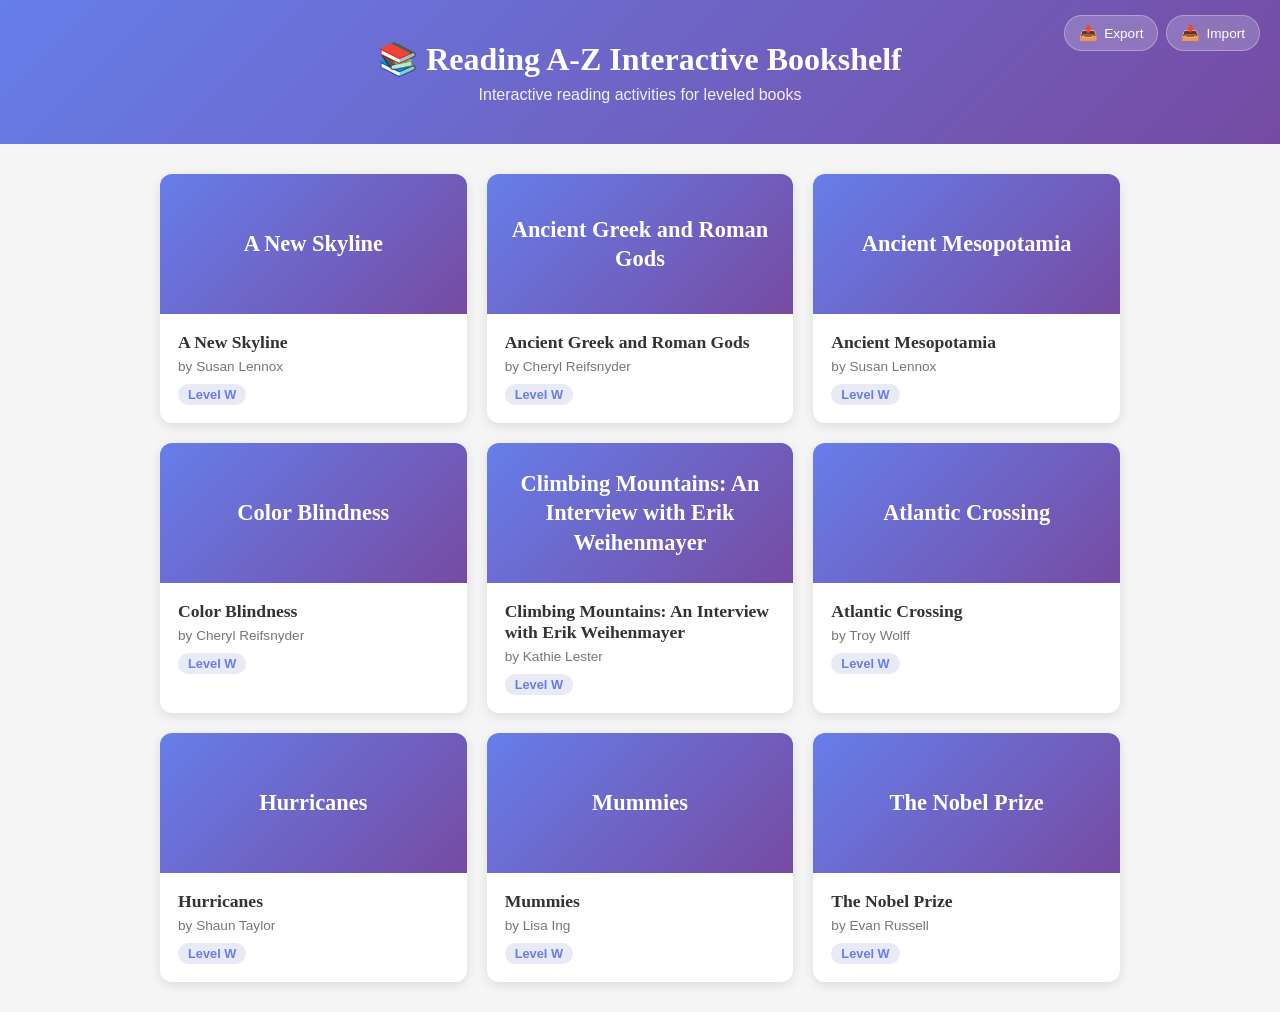
==== index.html @ d56c893c "Add progress export/import feature + bump cache version to v9 - New js/progress-io.js: export all lo" ====
<!DOCTYPE html>
<html lang="en">
<head>
  <meta charset="UTF-8">
  <meta name="viewport" content="width=device-width, initial-scale=1.0">
  <title>Reading A-Z Interactive Bookshelf</title>
  <style>
    * { margin: 0; padding: 0; box-sizing: border-box; }
    body {
      font-family: Georgia, serif;
      background: #f5f5f5;
      min-height: 100vh;
    }
    .header {
      background: linear-gradient(135deg, #667eea 0%, #764ba2 100%);
      color: white;
      padding: 40px 20px;
      text-align: center;
      position: relative;
    }
    .header h1 {
      font-size: 2em;
      margin-bottom: 8px;
    }
    .header p {
      opacity: 0.9;
      font-family: -apple-system, BlinkMacSystemFont, 'Segoe UI', Roboto, sans-serif;
    }
    .bookshelf {
      max-width: 1000px;
      margin: 30px auto;
      padding: 0 20px;
      display: grid;
      grid-template-columns: repeat(auto-fill, minmax(280px, 1fr));
      gap: 20px;
    }
    .book-card {
      background: white;
      border-radius: 12px;
      overflow: hidden;
      box-shadow: 0 3px 12px rgba(0,0,0,0.1);
      transition: transform 0.2s, box-shadow 0.2s;
      cursor: pointer;
      text-decoration: none;
      color: inherit;
      display: block;
    }
    .book-card:hover {
      transform: translateY(-4px);
      box-shadow: 0 8px 24px rgba(0,0,0,0.15);
    }
    .book-cover {
      height: 140px;
      background: linear-gradient(135deg, #667eea 0%, #764ba2 100%);
      display: flex;
      align-items: center;
      justify-content: center;
      color: white;
      font-size: 1.4em;
      font-weight: bold;
      text-align: center;
      padding: 15px;
      line-height: 1.3;
    }
    .book-info {
      padding: 18px;
    }
    .book-info h3 {
      font-family: Georgia, serif;
      color: #333;
      margin-bottom: 6px;
      font-size: 1.1em;
    }
    .book-info .author {
      font-family: -apple-system, BlinkMacSystemFont, 'Segoe UI', Roboto, sans-serif;
      color: #777;
      font-size: 0.85em;
      margin-bottom: 10px;
    }
    .book-info .level {
      display: inline-block;
      background: #e8eaf6;
      color: #667eea;
      padding: 3px 10px;
      border-radius: 12px;
      font-family: -apple-system, BlinkMacSystemFont, 'Segoe UI', Roboto, sans-serif;
      font-size: 0.8em;
      font-weight: 600;
    }
    .empty-state {
      text-align: center;
      padding: 60px 20px;
      color: #999;
      font-family: -apple-system, BlinkMacSystemFont, 'Segoe UI', Roboto, sans-serif;
    }

    /* Progress controls */
    #progress-controls {
      position: absolute;
      top: 15px;
      right: 20px;
      display: flex;
      gap: 8px;
    }

    .progress-btn {
      display: flex;
      align-items: center;
      gap: 6px;
      padding: 8px 14px;
      background: rgba(255,255,255,0.2);
      border: 1px solid rgba(255,255,255,0.3);
      border-radius: 20px;
      color: white;
      font-family: -apple-system, BlinkMacSystemFont, 'Segoe UI', Roboto, sans-serif;
      font-size: 0.85em;
      cursor: pointer;
      transition: all 0.2s;
      backdrop-filter: blur(5px);
    }

    .progress-btn:hover {
      background: rgba(255,255,255,0.35);
      transform: translateY(-1px);
    }

    .btn-icon {
      font-size: 1.1em;
    }

    .btn-label {
      font-weight: 500;
    }

    @media (max-width: 600px) {
      .btn-label {
        display: none;
      }
      .progress-btn {
        padding: 8px 10px;
      }
    }
  </style>
</head>
<body>
  <div class="header">
    <h1>📚 Reading A-Z Interactive Bookshelf</h1>
    <p>Interactive reading activities for leveled books</p>
  </div>

  <div class="bookshelf" id="bookshelf">
    <!-- Books are loaded dynamically -->
  </div>

  <script>
    // List of available books
    const books = [
      {
        id: 'a-new-skyline',
        title: 'A New Skyline',
        author: 'Susan Lennox',
        level: 'W'
      },
      {
        id: 'ancient-greek-gods',
        title: 'Ancient Greek and Roman Gods',
        author: 'Cheryl Reifsnyder',
        level: 'W'
      },
      {
        id: 'ancient-mesopotamia',
        title: 'Ancient Mesopotamia',
        author: 'Susan Lennox',
        level: 'W'
      },
      {
        id: 'color-blindness',
        title: 'Color Blindness',
        author: 'Cheryl Reifsnyder',
        level: 'W'
      },
      {
        id: 'climbing-mountains',
        title: 'Climbing Mountains: An Interview with Erik Weihenmayer',
        author: 'Kathie Lester',
        level: 'W'
      },
      {
        id: 'atlantic-crossing',
        title: 'Atlantic Crossing',
        author: 'Troy Wolff',
        level: 'W'
      },
      {
        id: 'hurricanes',
        title: 'Hurricanes',
        author: 'Shaun Taylor',
        level: 'W'
      },
      {
        id: 'mummies',
        title: 'Mummies',
        author: 'Lisa Ing',
        level: 'W'
      },
      {
        id: 'nobel-prize',
        title: 'The Nobel Prize',
        author: 'Evan Russell',
        level: 'W'
      }
    ];

    const shelf = document.getElementById('bookshelf');

    if (books.length === 0) {
      shelf.innerHTML = '<div class="empty-state"><h2>No books yet</h2><p>Add book JSON files to the books/ folder.</p></div>';
    } else {
      books.forEach(book => {
        const card = document.createElement('a');
        card.className = 'book-card';
        card.href = `reader.html?book=${book.id}`;
        card.innerHTML = `
          <div class="book-cover">${book.title}</div>
          <div class="book-info">
            <h3>${book.title}</h3>
            <div class="author">by ${book.author}</div>
            <span class="level">Level ${book.level}</span>
          </div>
        `;
        shelf.appendChild(card);
      });
    }
  </script>
  <script src="js/progress-io.js?v=9"></script>
</body>
</html>
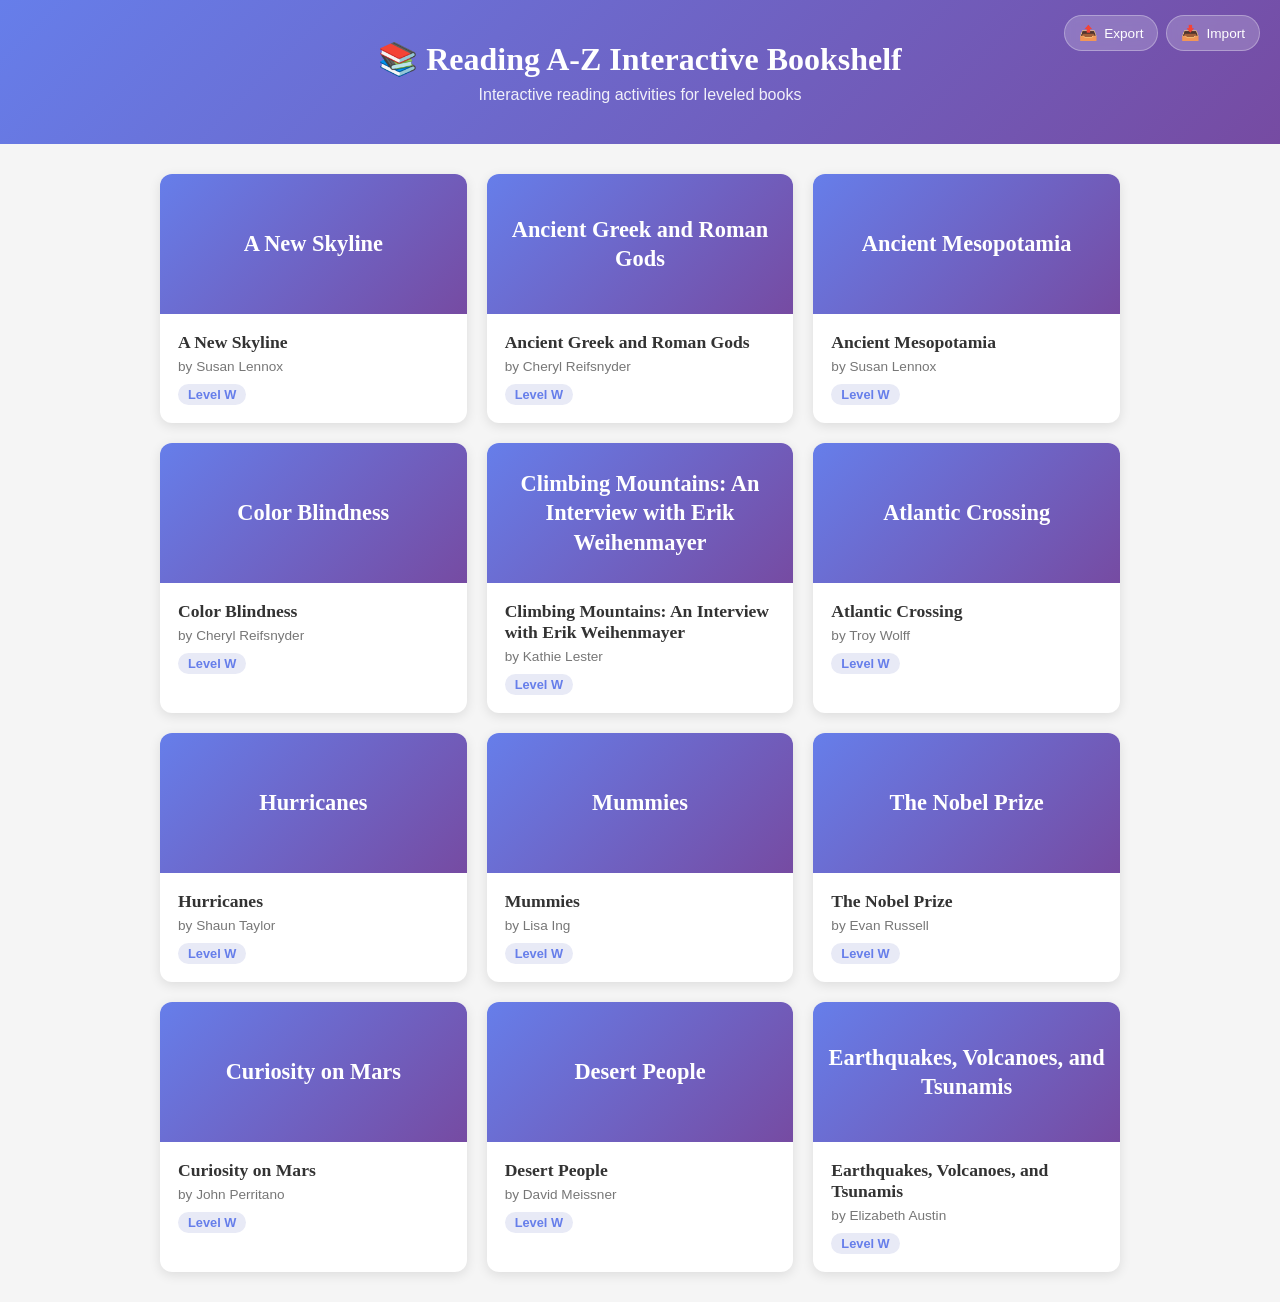
==== commit a0f02aeb: "Add 3 new books: Curiosity on Mars, Desert People, Earthquakes Volcanoes and Tsunamis - Curiosity on" ====
--- a/index.html
+++ b/index.html
@@ -207,6 +207,24 @@
         id: 'nobel-prize',
         title: 'The Nobel Prize',
         author: 'Evan Russell',
+        level: 'W'
+      },
+      {
+        id: 'curiosity-on-mars',
+        title: 'Curiosity on Mars',
+        author: 'John Perritano',
+        level: 'W'
+      },
+      {
+        id: 'desert-people',
+        title: 'Desert People',
+        author: 'David Meissner',
+        level: 'W'
+      },
+      {
+        id: 'earthquakes-volcanoes-tsunamis',
+        title: 'Earthquakes, Volcanoes, and Tsunamis',
+        author: 'Elizabeth Austin',
         level: 'W'
       }
     ];
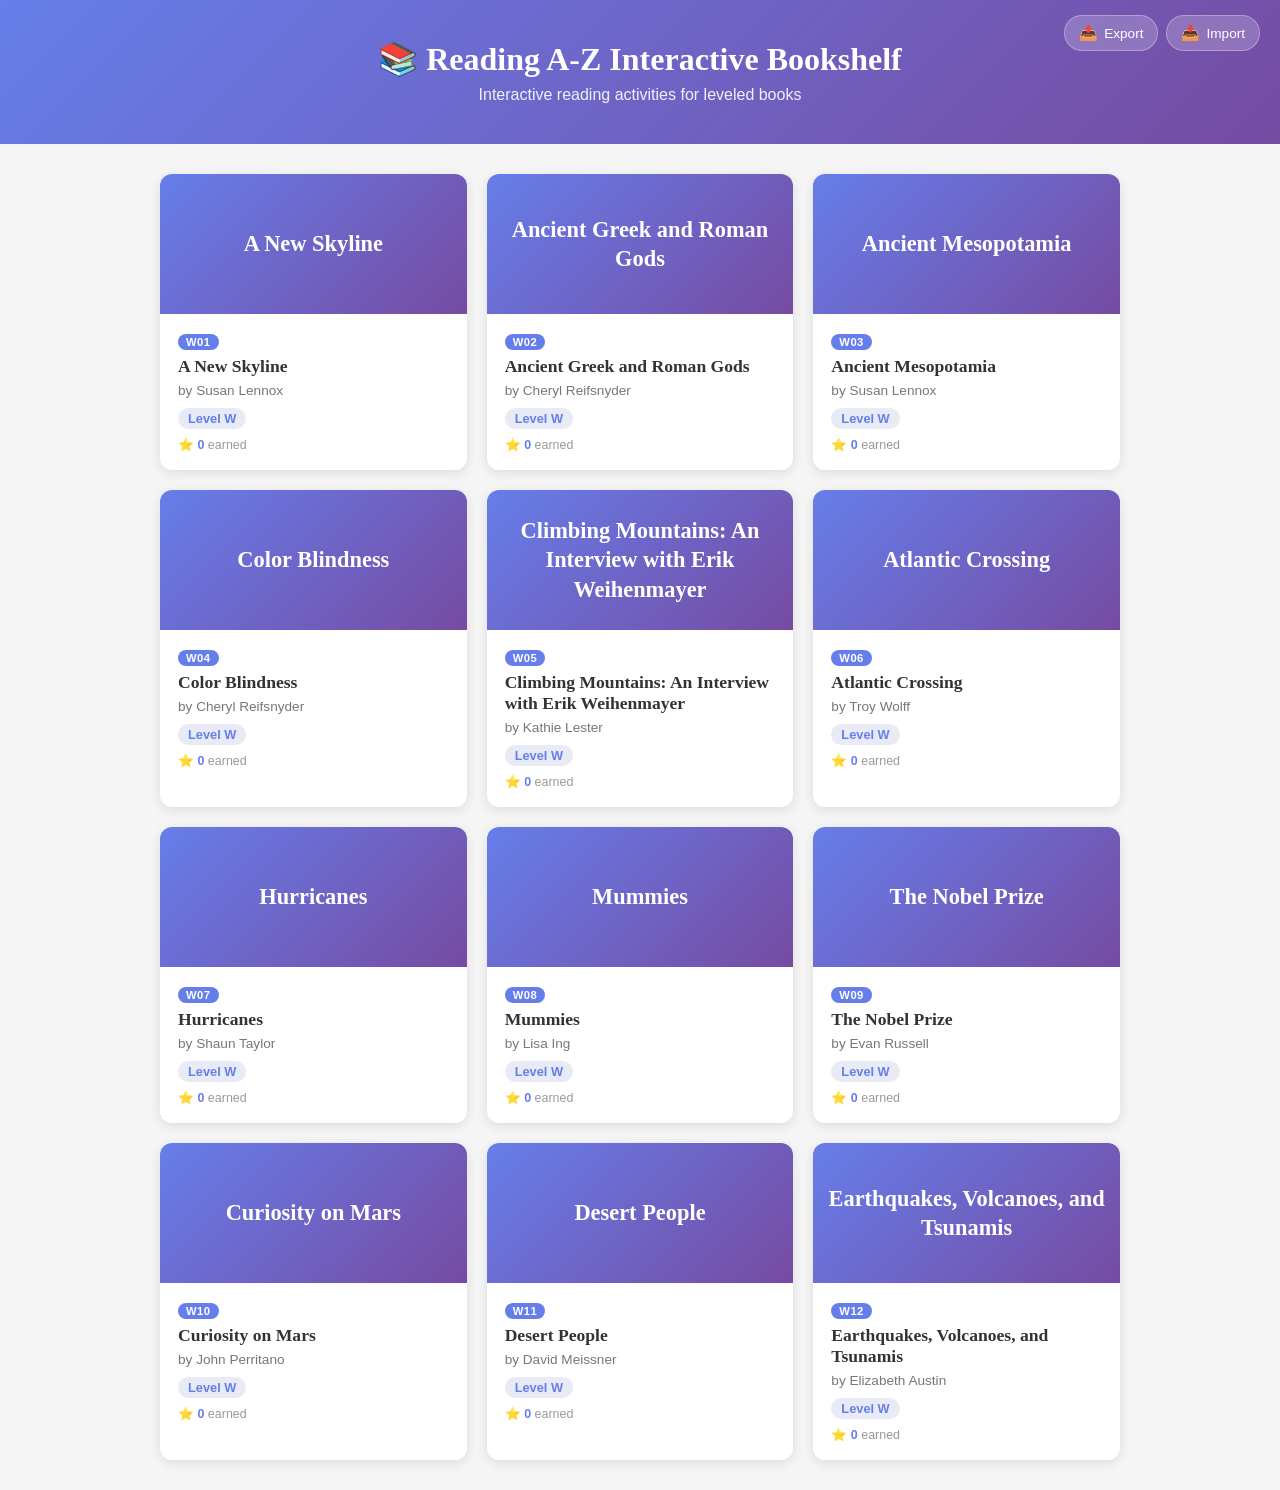
==== commit 6278faa1: "Add catalog page, book numbering W01-W12, KWLS ordering" ====
--- a/index.html
+++ b/index.html
@@ -87,6 +87,25 @@
       font-size: 0.8em;
       font-weight: 600;
     }
+    .book-num {
+      display: inline-block;
+      background: #667eea;
+      color: white;
+      padding: 2px 8px;
+      border-radius: 8px;
+      font-family: -apple-system, BlinkMacSystemFont, 'Segoe UI', Roboto, sans-serif;
+      font-size: 0.7em;
+      font-weight: 700;
+      margin-bottom: 6px;
+      letter-spacing: 0.5px;
+    }
+    .book-card-stars {
+      font-family: -apple-system, BlinkMacSystemFont, 'Segoe UI', Roboto, sans-serif;
+      font-size: 0.78em;
+      color: #999;
+      margin-top: 8px;
+    }
+    .book-card-stars .earned { color: #667eea; font-weight: 600; }
     .empty-state {
       text-align: center;
       padding: 60px 20px;
@@ -101,6 +120,27 @@
       right: 20px;
       display: flex;
       gap: 8px;
+    }
+
+    .catalog-link {
+      display: flex;
+      align-items: center;
+      gap: 6px;
+      padding: 8px 14px;
+      background: rgba(255,255,255,0.2);
+      border: 1px solid rgba(255,255,255,0.3);
+      border-radius: 20px;
+      color: white;
+      font-family: -apple-system, BlinkMacSystemFont, 'Segoe UI', Roboto, sans-serif;
+      font-size: 0.85em;
+      text-decoration: none;
+      transition: all 0.2s;
+      backdrop-filter: blur(5px);
+    }
+
+    .catalog-link:hover {
+      background: rgba(255,255,255,0.35);
+      transform: translateY(-1px);
     }
 
     .progress-btn {
@@ -146,6 +186,12 @@
   <div class="header">
     <h1>📚 Reading A-Z Interactive Bookshelf</h1>
     <p>Interactive reading activities for leveled books</p>
+    <div id="progress-controls">
+      <a href="catalog.html" class="catalog-link">
+        <span class="btn-icon">📋</span>
+        <span class="btn-label">Catalog</span>
+      </a>
+    </div>
   </div>
 
   <div class="bookshelf" id="bookshelf">
@@ -159,73 +205,97 @@
         id: 'a-new-skyline',
         title: 'A New Skyline',
         author: 'Susan Lennox',
-        level: 'W'
+        level: 'W',
+        num: 'W01',
+        date: '2025-01-01'
       },
       {
         id: 'ancient-greek-gods',
         title: 'Ancient Greek and Roman Gods',
         author: 'Cheryl Reifsnyder',
-        level: 'W'
+        level: 'W',
+        num: 'W02',
+        date: '2025-01-02'
       },
       {
         id: 'ancient-mesopotamia',
         title: 'Ancient Mesopotamia',
         author: 'Susan Lennox',
-        level: 'W'
+        level: 'W',
+        num: 'W03',
+        date: '2025-01-03'
       },
       {
         id: 'color-blindness',
         title: 'Color Blindness',
         author: 'Cheryl Reifsnyder',
-        level: 'W'
+        level: 'W',
+        num: 'W04',
+        date: '2025-01-04'
       },
       {
         id: 'climbing-mountains',
         title: 'Climbing Mountains: An Interview with Erik Weihenmayer',
         author: 'Kathie Lester',
-        level: 'W'
+        level: 'W',
+        num: 'W05',
+        date: '2025-01-05'
       },
       {
         id: 'atlantic-crossing',
         title: 'Atlantic Crossing',
         author: 'Troy Wolff',
-        level: 'W'
+        level: 'W',
+        num: 'W06',
+        date: '2025-01-06'
       },
       {
         id: 'hurricanes',
         title: 'Hurricanes',
         author: 'Shaun Taylor',
-        level: 'W'
+        level: 'W',
+        num: 'W07',
+        date: '2025-06-20'
       },
       {
         id: 'mummies',
         title: 'Mummies',
         author: 'Lisa Ing',
-        level: 'W'
+        level: 'W',
+        num: 'W08',
+        date: '2025-06-25'
       },
       {
         id: 'nobel-prize',
         title: 'The Nobel Prize',
         author: 'Evan Russell',
-        level: 'W'
+        level: 'W',
+        num: 'W09',
+        date: '2025-07-01'
       },
       {
         id: 'curiosity-on-mars',
         title: 'Curiosity on Mars',
         author: 'John Perritano',
-        level: 'W'
+        level: 'W',
+        num: 'W10',
+        date: '2025-07-15'
       },
       {
         id: 'desert-people',
         title: 'Desert People',
         author: 'David Meissner',
-        level: 'W'
+        level: 'W',
+        num: 'W11',
+        date: '2025-07-15'
       },
       {
         id: 'earthquakes-volcanoes-tsunamis',
         title: 'Earthquakes, Volcanoes, and Tsunamis',
         author: 'Elizabeth Austin',
-        level: 'W'
+        level: 'W',
+        num: 'W12',
+        date: '2025-07-15'
       }
     ];
 
@@ -238,17 +308,29 @@
         const card = document.createElement('a');
         card.className = 'book-card';
         card.href = `reader.html?book=${book.id}`;
+        const earned = getEarnedStars(book.id);
         card.innerHTML = `
           <div class="book-cover">${book.title}</div>
           <div class="book-info">
+            <span class="book-num">${book.num}</span>
             <h3>${book.title}</h3>
             <div class="author">by ${book.author}</div>
             <span class="level">Level ${book.level}</span>
+            <div class="book-card-stars">⭐ <span class="earned">${earned}</span> earned</div>
           </div>
         `;
         shelf.appendChild(card);
       });
     }
+
+    function getEarnedStars(bookId) {
+      var saved = localStorage.getItem('stars_' + bookId);
+      if (!saved) return 0;
+      try {
+        var stars = JSON.parse(saved);
+        return Object.values(stars).filter(function(v) { return v; }).length;
+      } catch (e) { return 0; }
+    }
   </script>
   <script src="js/progress-io.js?v=9"></script>
 </body>
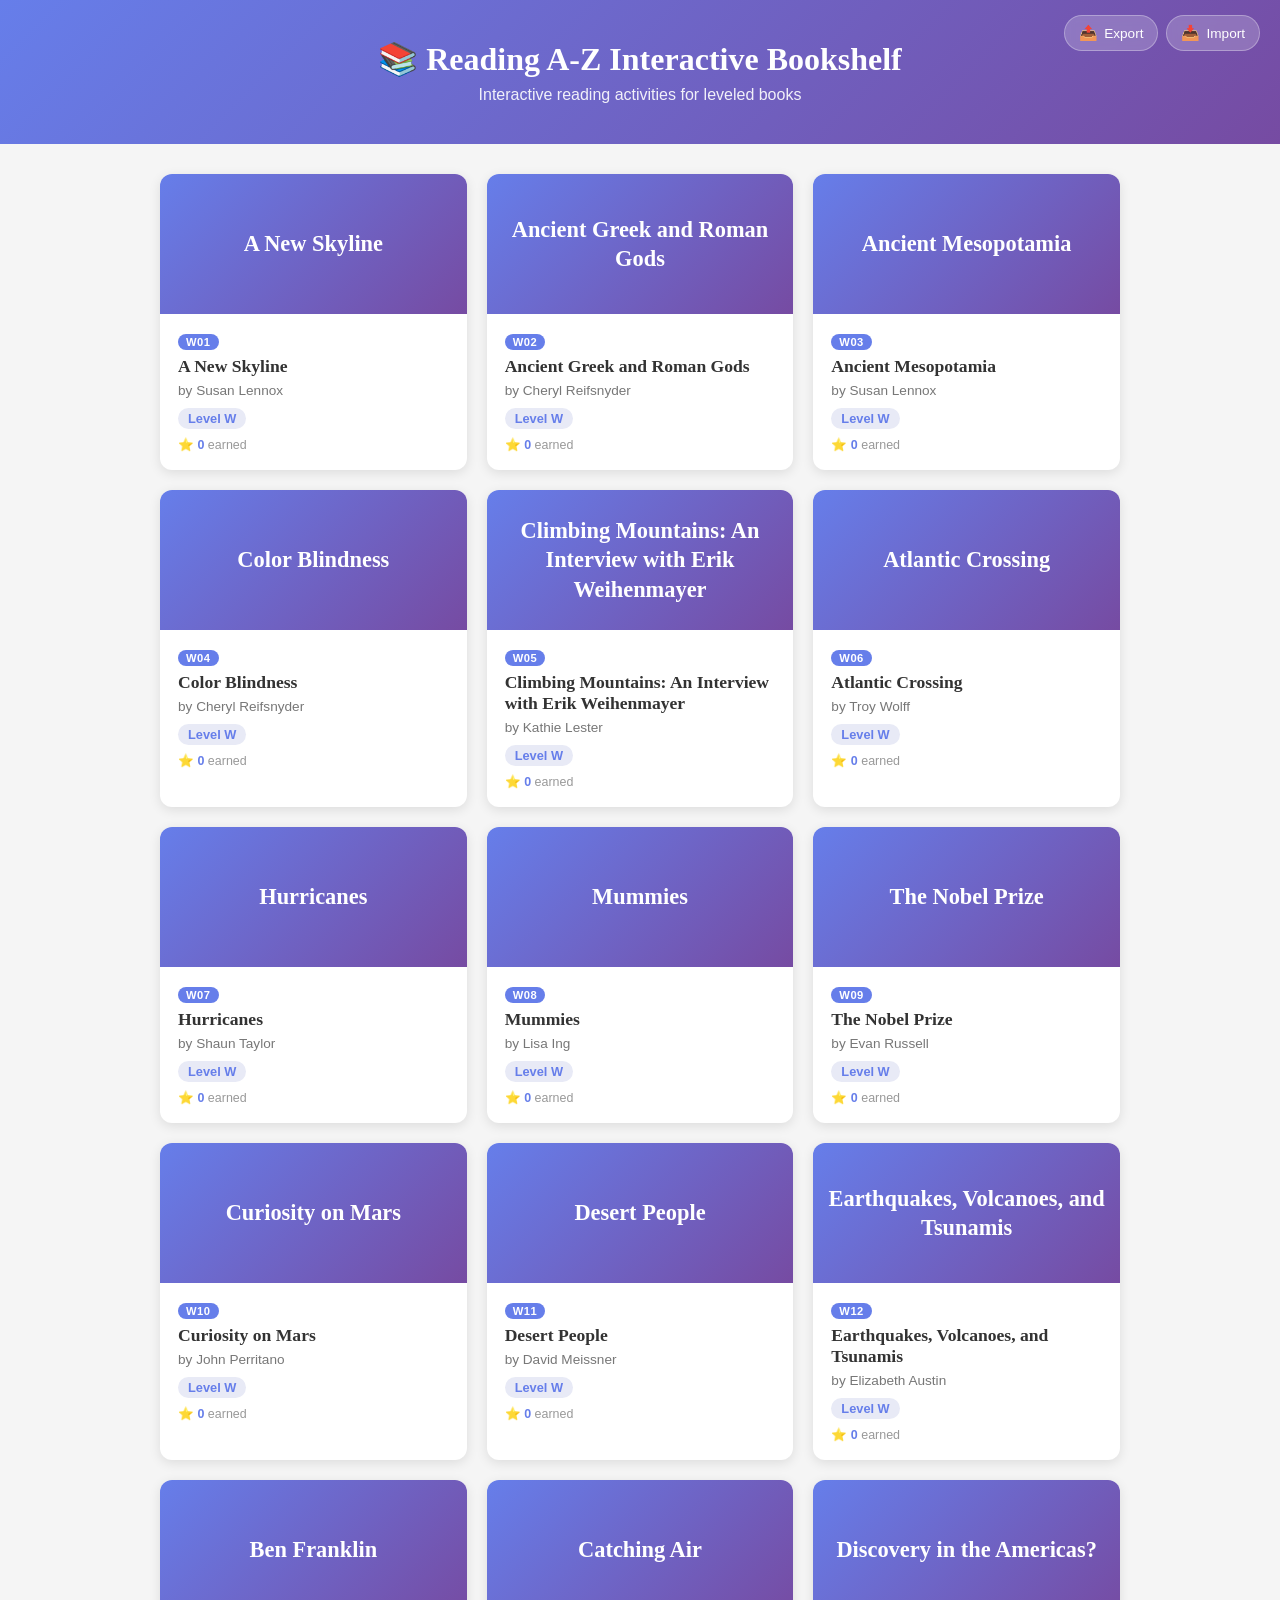
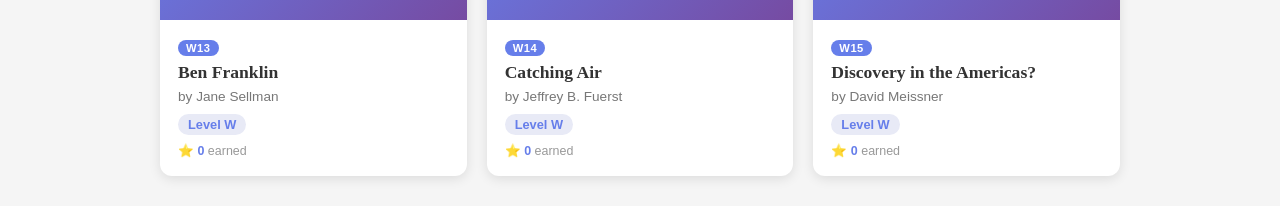
==== commit 5672014a: "Add 3 new books + 2 new modules (characterAnalysis, compareContrast) New modules: - characterAnalysi" ====
--- a/index.html
+++ b/index.html
@@ -296,6 +296,30 @@
         level: 'W',
         num: 'W12',
         date: '2025-07-15'
+      },
+      {
+        id: 'ben-franklin',
+        title: 'Ben Franklin',
+        author: 'Jane Sellman',
+        level: 'W',
+        num: 'W13',
+        date: '2025-07-17'
+      },
+      {
+        id: 'catching-air',
+        title: 'Catching Air',
+        author: 'Jeffrey B. Fuerst',
+        level: 'W',
+        num: 'W14',
+        date: '2025-07-17'
+      },
+      {
+        id: 'discovery-in-americas',
+        title: 'Discovery in the Americas?',
+        author: 'David Meissner',
+        level: 'W',
+        num: 'W15',
+        date: '2025-07-17'
       }
     ];
 
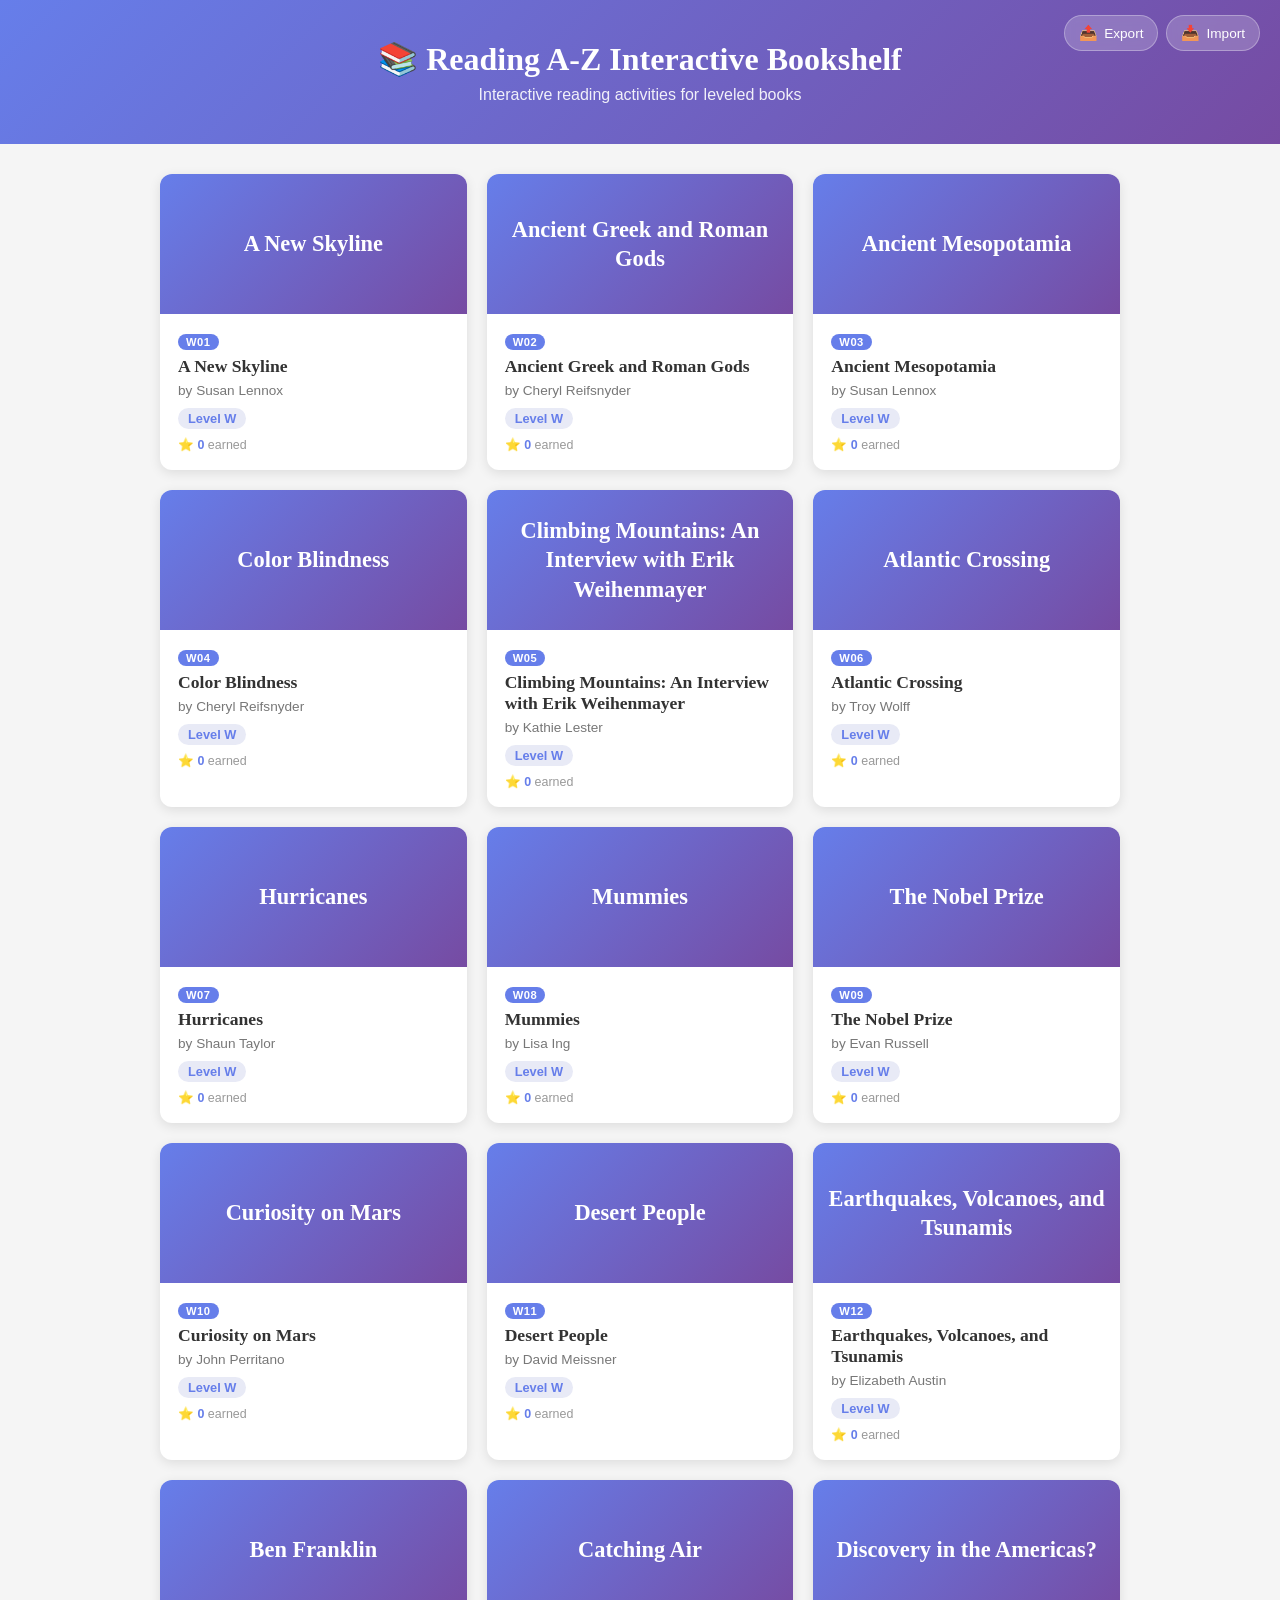
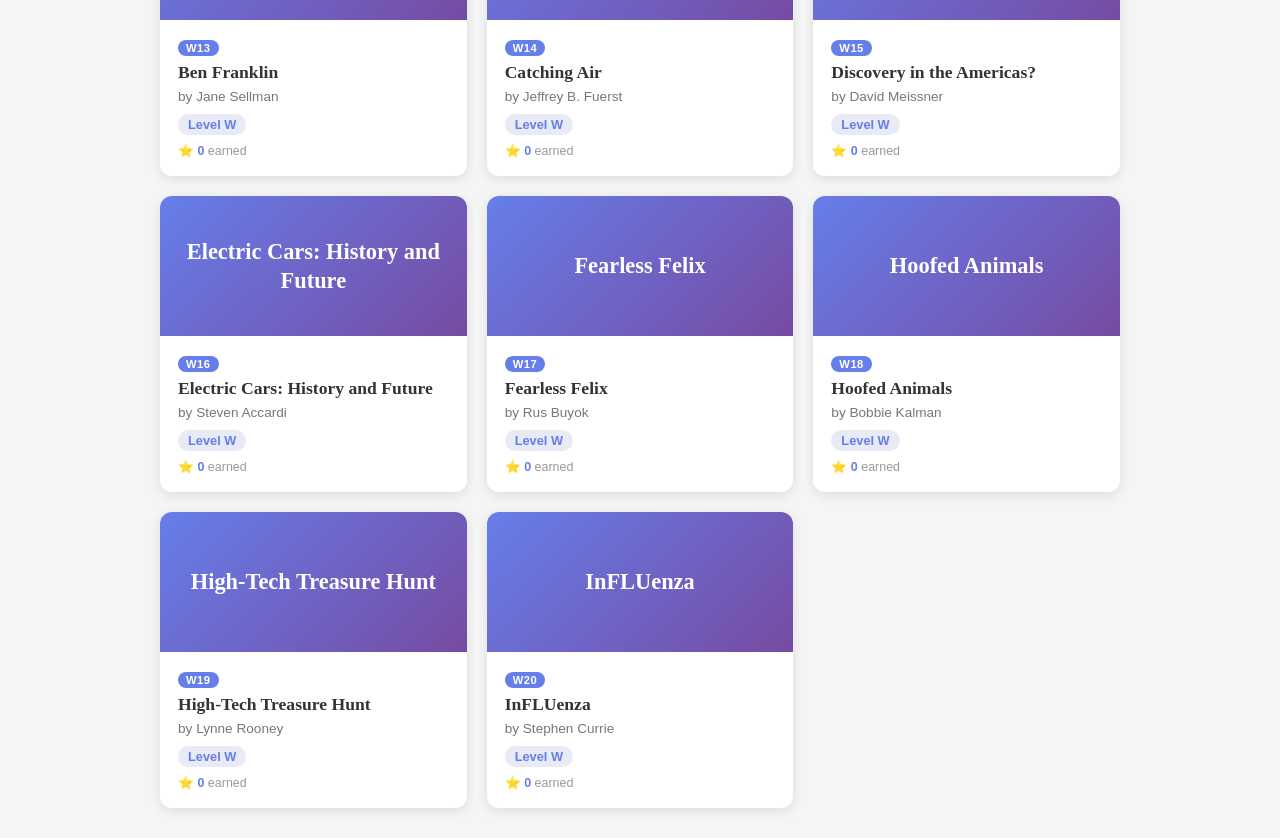
==== commit 01b42e66: "Add 5 new books: Electric Cars, Fearless Felix, Hoofed Animals, High-Tech Treasure Hunt, InFLUenza N" ====
--- a/index.html
+++ b/index.html
@@ -320,6 +320,46 @@
         level: 'W',
         num: 'W15',
         date: '2025-07-17'
+      },
+      {
+        id: 'electric-cars',
+        title: 'Electric Cars: History and Future',
+        author: 'Steven Accardi',
+        level: 'W',
+        num: 'W16',
+        date: '2025-07-18'
+      },
+      {
+        id: 'fearless-felix',
+        title: 'Fearless Felix',
+        author: 'Rus Buyok',
+        level: 'W',
+        num: 'W17',
+        date: '2025-07-18'
+      },
+      {
+        id: 'hoofed-animals',
+        title: 'Hoofed Animals',
+        author: 'Bobbie Kalman',
+        level: 'W',
+        num: 'W18',
+        date: '2025-07-18'
+      },
+      {
+        id: 'high-tech-treasure-hunt',
+        title: 'High-Tech Treasure Hunt',
+        author: 'Lynne Rooney',
+        level: 'W',
+        num: 'W19',
+        date: '2025-07-18'
+      },
+      {
+        id: 'influenza',
+        title: 'InFLUenza',
+        author: 'Stephen Currie',
+        level: 'W',
+        num: 'W20',
+        date: '2025-07-18'
       }
     ];
 
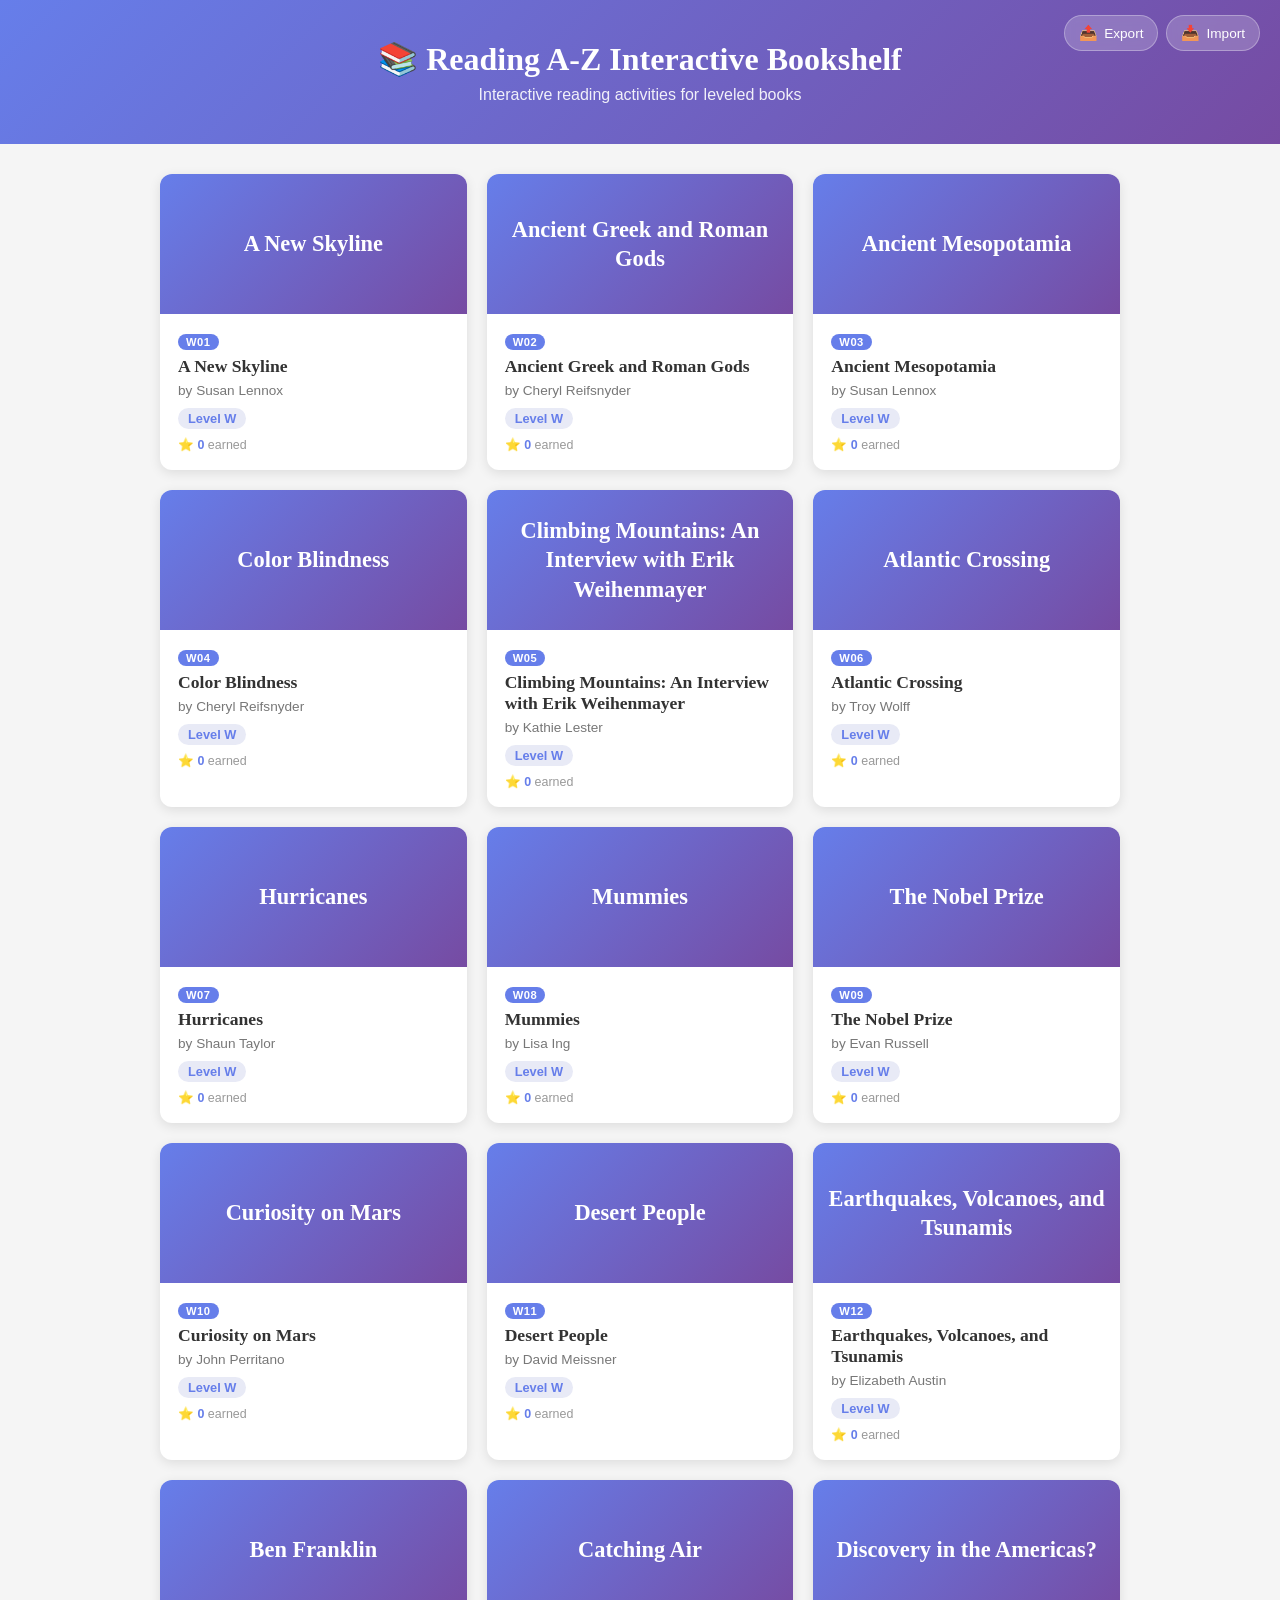
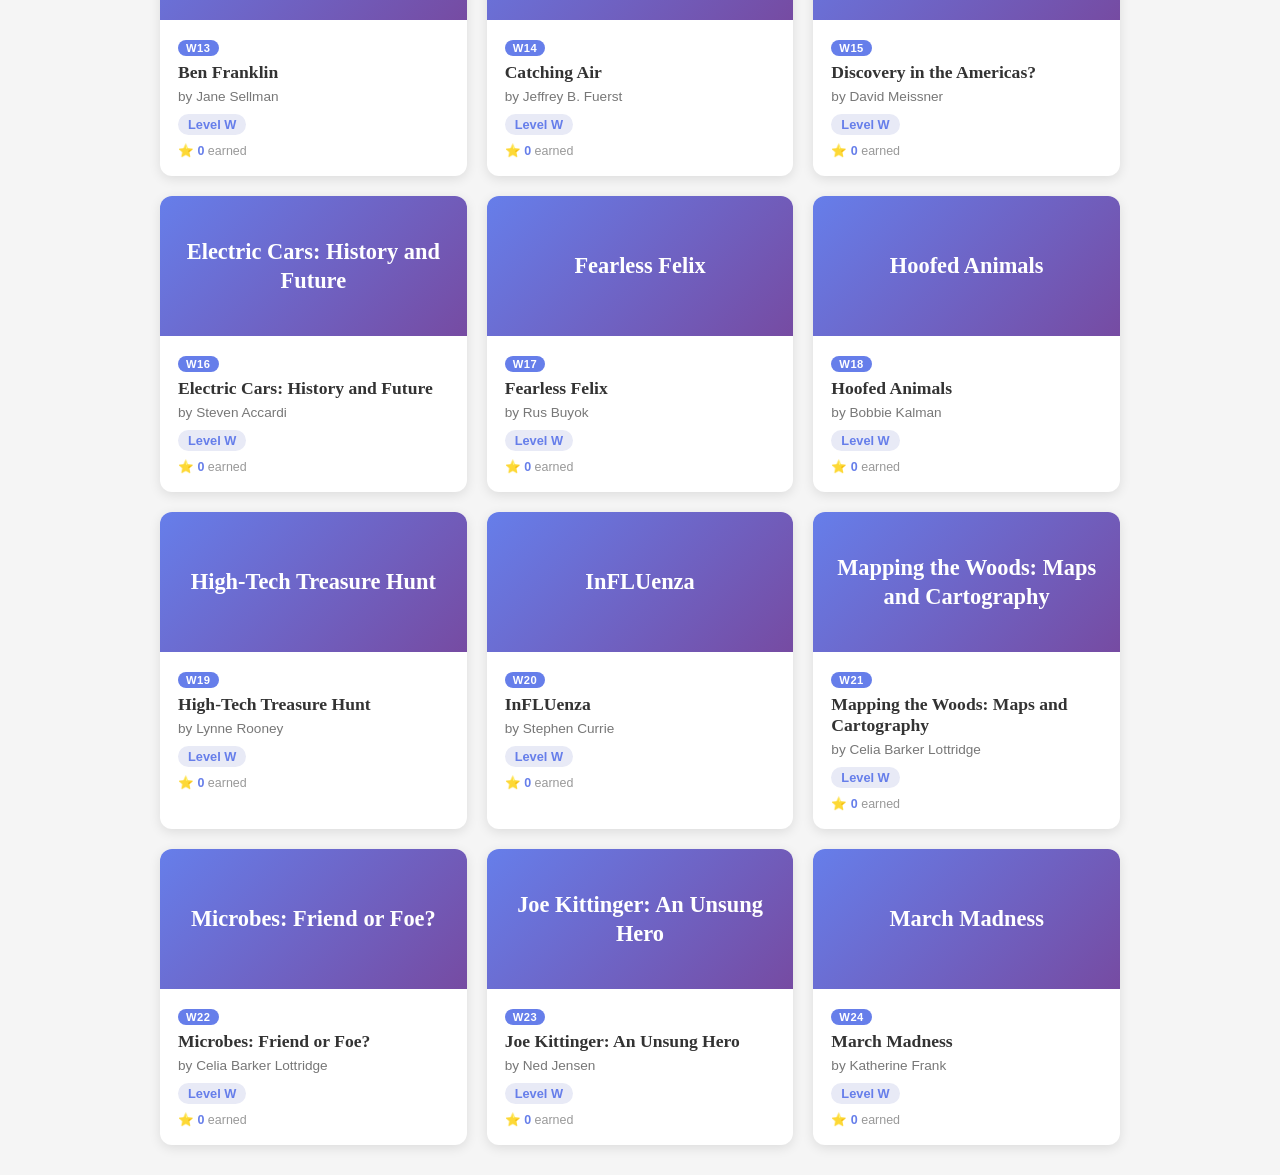
==== commit af5b6eb5: "Add 4 new books: Mapping the Woods, Microbes, Joe Kittinger, March Madness New books (W21-W24): - Ma" ====
--- a/index.html
+++ b/index.html
@@ -360,6 +360,38 @@
         level: 'W',
         num: 'W20',
         date: '2025-07-18'
+      },
+      {
+        id: 'mapping-the-woods',
+        title: 'Mapping the Woods: Maps and Cartography',
+        author: 'Celia Barker Lottridge',
+        level: 'W',
+        num: 'W21',
+        date: '2025-07-20'
+      },
+      {
+        id: 'microbes-friend-or-foe',
+        title: 'Microbes: Friend or Foe?',
+        author: 'Celia Barker Lottridge',
+        level: 'W',
+        num: 'W22',
+        date: '2025-07-20'
+      },
+      {
+        id: 'joe-kittinger',
+        title: 'Joe Kittinger: An Unsung Hero',
+        author: 'Ned Jensen',
+        level: 'W',
+        num: 'W23',
+        date: '2025-07-20'
+      },
+      {
+        id: 'march-madness',
+        title: 'March Madness',
+        author: 'Katherine Frank',
+        level: 'W',
+        num: 'W24',
+        date: '2025-07-20'
       }
     ];
 
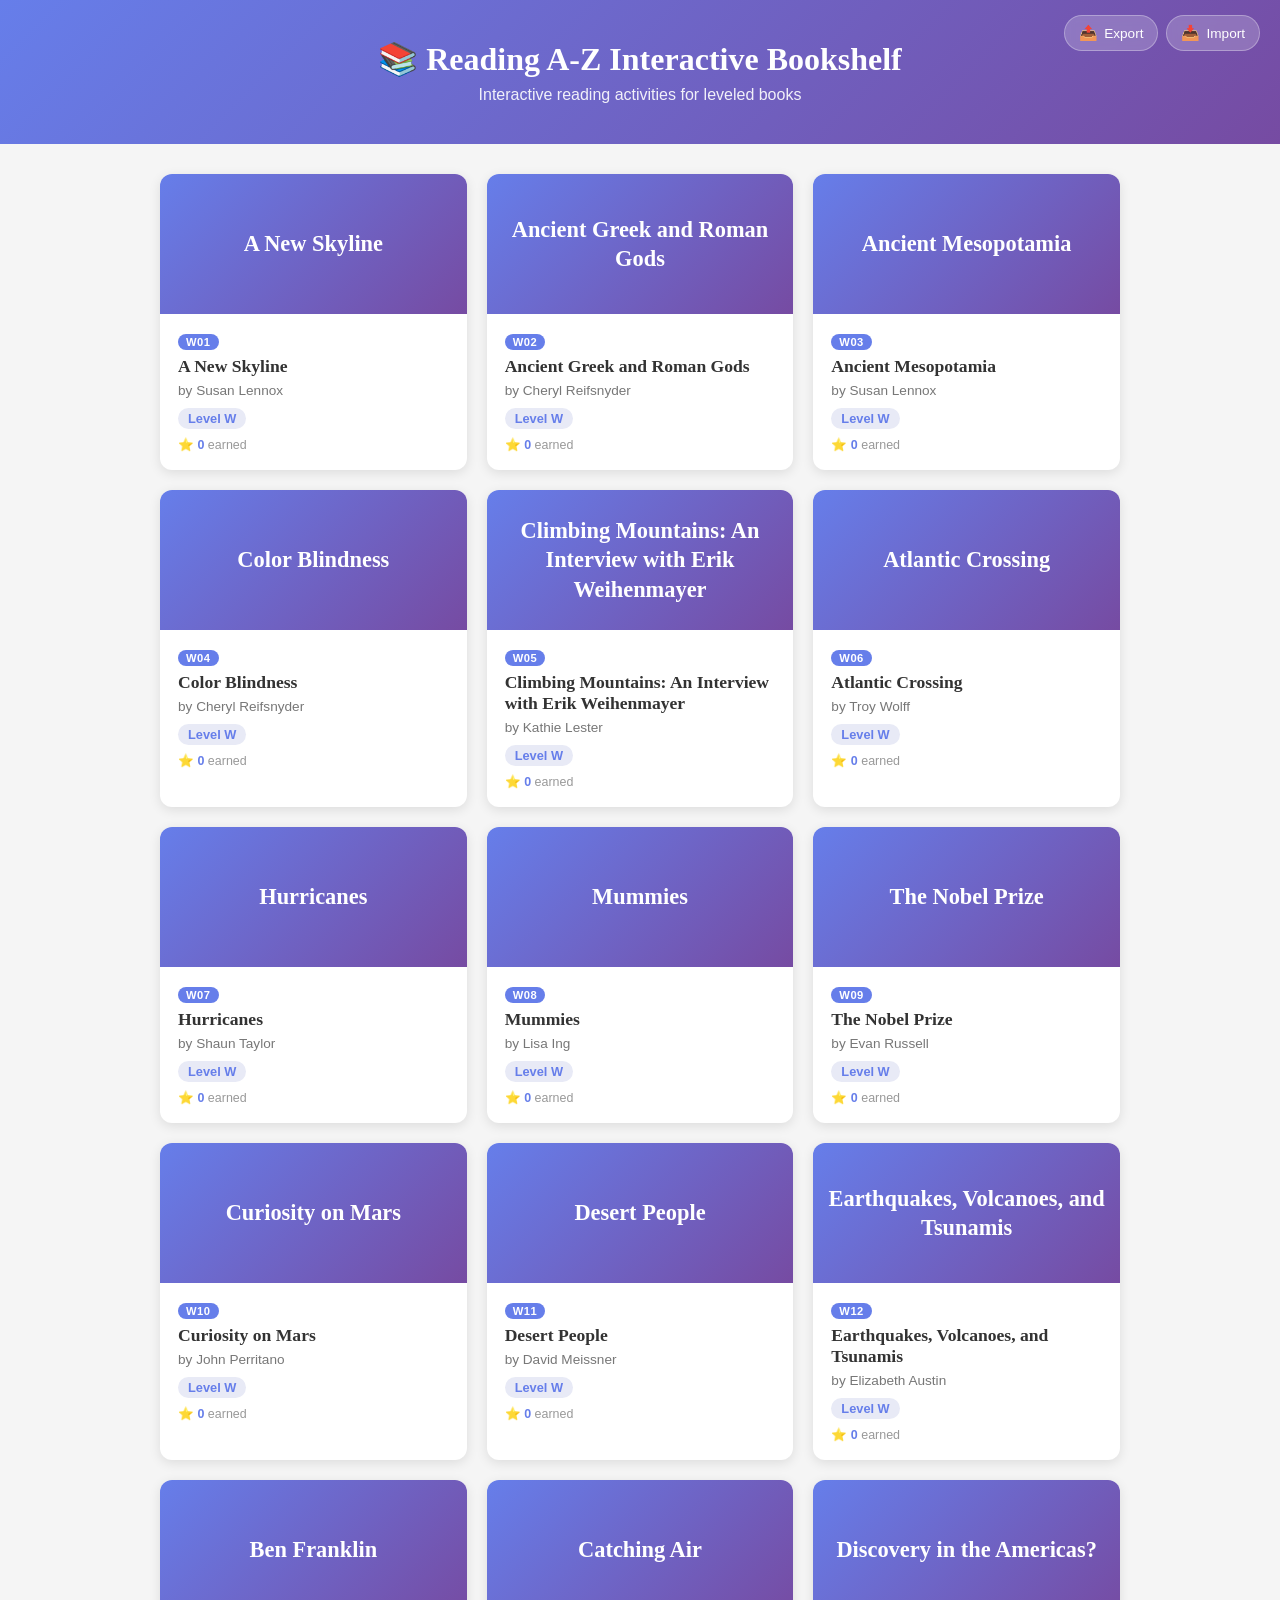
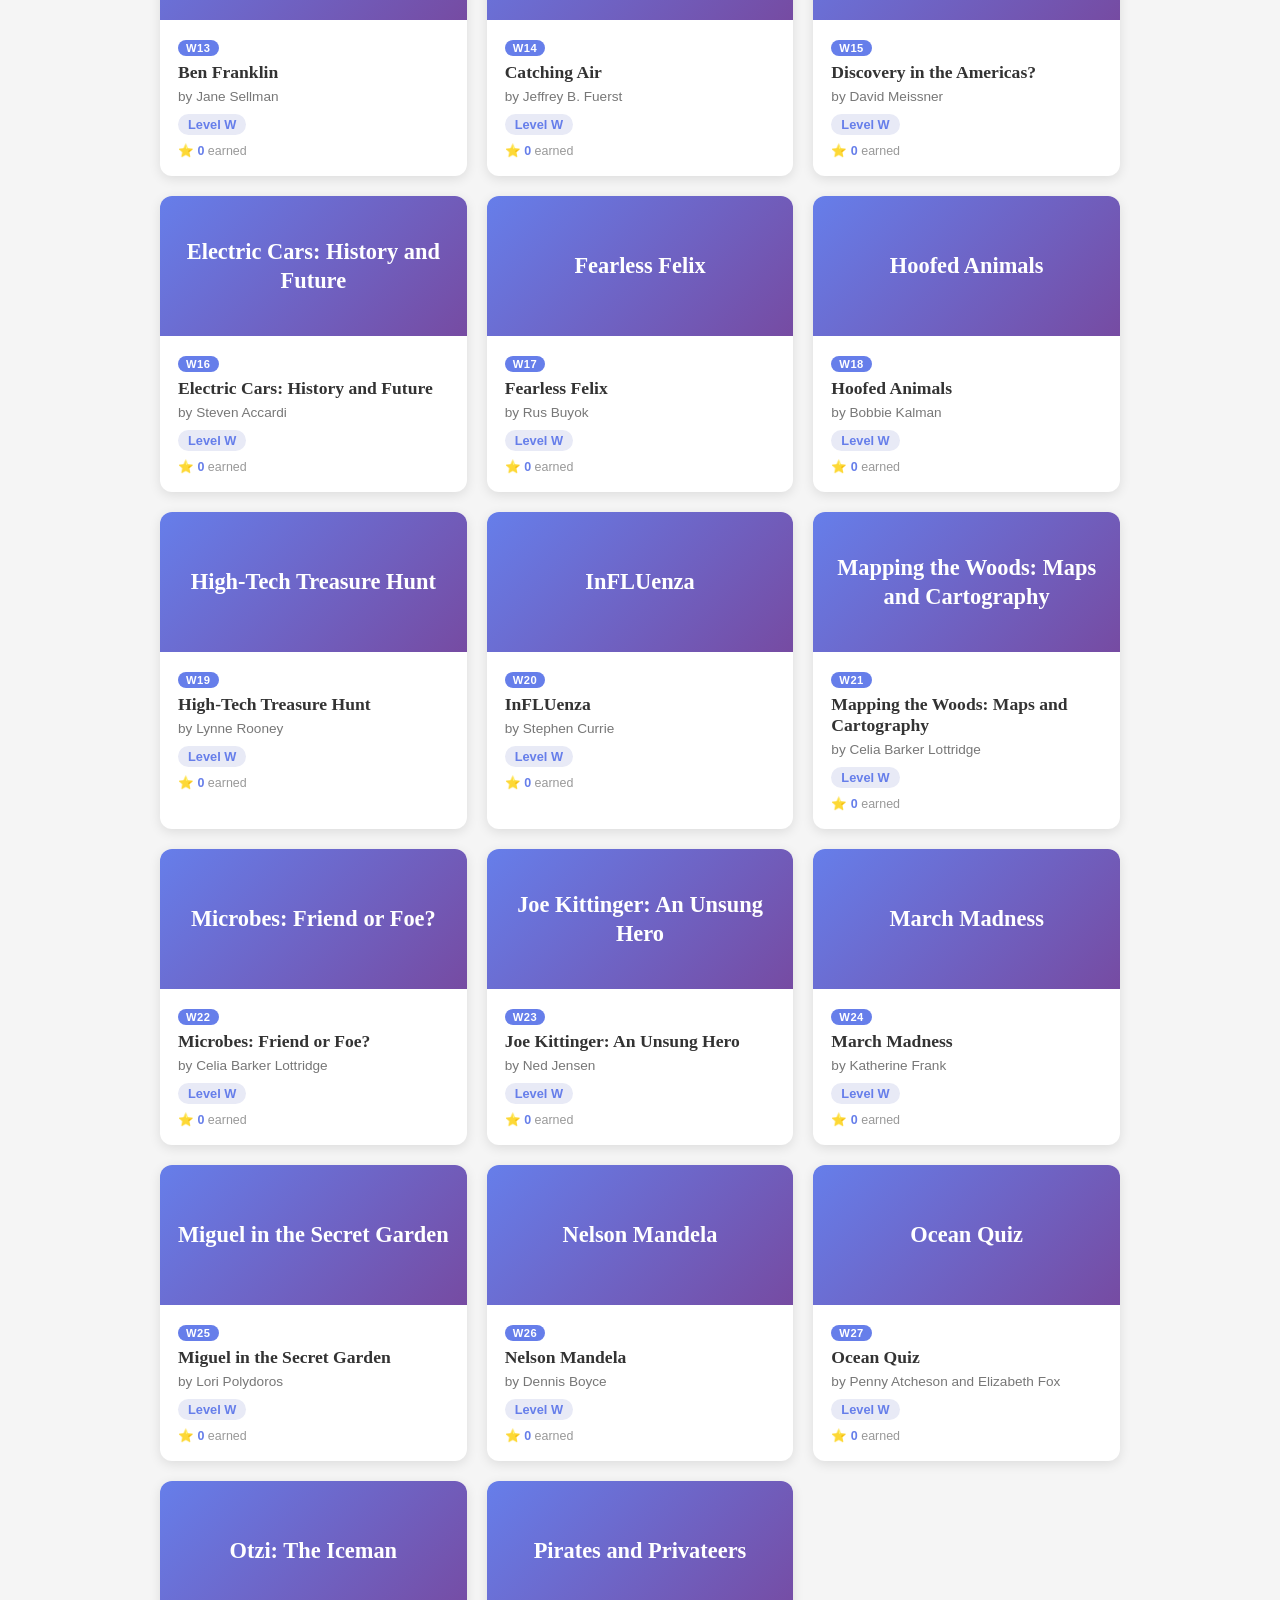
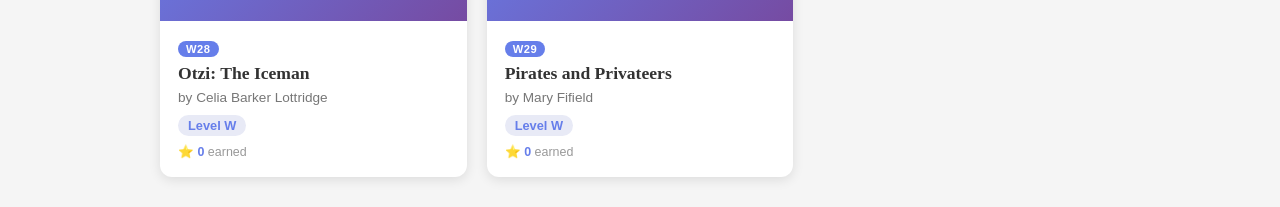
==== commit b1a7cf54: "Add 5 new books: Miguel, Nelson Mandela, Ocean Quiz, Otzi, Pirates New books (W25-W29): - Miguel in " ====
--- a/index.html
+++ b/index.html
@@ -392,6 +392,46 @@
         level: 'W',
         num: 'W24',
         date: '2025-07-20'
+      },
+      {
+        id: 'miguel-in-the-secret-garden',
+        title: 'Miguel in the Secret Garden',
+        author: 'Lori Polydoros',
+        level: 'W',
+        num: 'W25',
+        date: '2025-07-22'
+      },
+      {
+        id: 'nelson-mandela',
+        title: 'Nelson Mandela',
+        author: 'Dennis Boyce',
+        level: 'W',
+        num: 'W26',
+        date: '2025-07-22'
+      },
+      {
+        id: 'ocean-quiz',
+        title: 'Ocean Quiz',
+        author: 'Penny Atcheson and Elizabeth Fox',
+        level: 'W',
+        num: 'W27',
+        date: '2025-07-22'
+      },
+      {
+        id: 'otzi-the-iceman',
+        title: 'Otzi: The Iceman',
+        author: 'Celia Barker Lottridge',
+        level: 'W',
+        num: 'W28',
+        date: '2025-07-22'
+      },
+      {
+        id: 'pirates-and-privateers',
+        title: 'Pirates and Privateers',
+        author: 'Mary Fifield',
+        level: 'W',
+        num: 'W29',
+        date: '2025-07-22'
       }
     ];
 
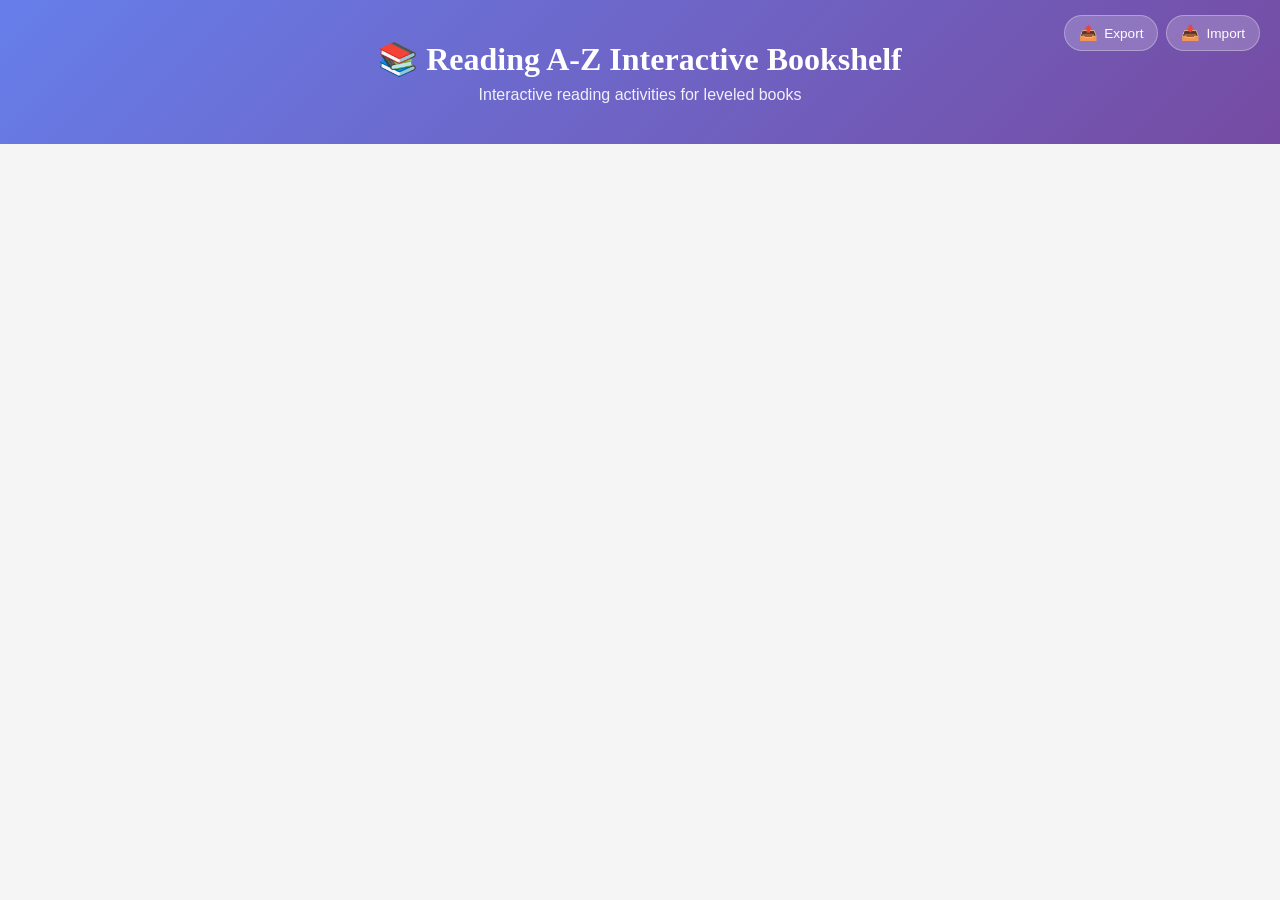
==== commit e916165f: "Add progress dashboard to index page - Summary bar: books attempted, completed, total stars earned -" ====
--- a/index.html
+++ b/index.html
@@ -106,6 +106,19 @@
       margin-top: 8px;
     }
     .book-card-stars .earned { color: #667eea; font-weight: 600; }
+    .complete-badge {
+      position: absolute;
+      top: 8px;
+      right: 8px;
+      background: #4caf50;
+      color: white;
+      padding: 3px 10px;
+      border-radius: 12px;
+      font-size: 0.75em;
+      font-family: -apple-system, BlinkMacSystemFont, 'Segoe UI', Roboto, sans-serif;
+      font-weight: 600;
+    }
+    .book-cover { position: relative; }
     .empty-state {
       text-align: center;
       padding: 60px 20px;
@@ -194,6 +207,25 @@
     </div>
   </div>
 
+  <div id="progress-summary" style="max-width:1000px;margin:20px auto;padding:15px 20px;background:#fff;border-radius:12px;box-shadow:0 2px 8px rgba(0,0,0,0.08);font-family:-apple-system,BlinkMacSystemFont,'Segoe UI',Roboto,sans-serif;display:none;">
+    <div style="display:flex;gap:20px;flex-wrap:wrap;align-items:center;justify-content:space-between;">
+      <div>
+        <span style="font-size:1.5em;font-weight:700;color:#667eea;" id="summary-attempted">0</span>
+        <span style="color:#666;font-size:0.85em;"> / <span id="summary-total">0</span> books attempted</span>
+      </div>
+      <div>
+        <span style="font-size:1.5em;font-weight:700;color:#4caf50;" id="summary-completed">0</span>
+        <span style="color:#666;font-size:0.85em;"> books completed (all stars)</span>
+      </div>
+      <div>
+        <span style="font-size:1.5em;">⭐</span>
+        <span style="font-size:1.5em;font-weight:700;color:#ff9800;" id="summary-stars">0</span>
+        <span style="color:#666;font-size:0.85em;"> total stars earned</span>
+      </div>
+      <button onclick="ProgressIO.exportProgress()" style="padding:6px 14px;background:#667eea;color:#fff;border:none;border-radius:6px;cursor:pointer;font-size:0.85em;">📤 Export Data</button>
+    </div>
+  </div>
+
   <div class="bookshelf" id="bookshelf">
     <!-- Books are loaded dynamically -->
   </div>
@@ -445,19 +477,77 @@
         card.className = 'book-card';
         card.href = `reader.html?book=${book.id}`;
         const earned = getEarnedStars(book.id);
+        const total = getTotalStarsForBook(book.id);
+        const pct = total > 0 ? Math.round(earned / total * 100) : 0;
+        const completeBadge = (total > 0 && earned >= total) ? '<span class="complete-badge">✓ Done</span>' : '';
         card.innerHTML = `
-          <div class="book-cover">${book.title}</div>
+          <div class="book-cover">${book.title}${completeBadge}</div>
           <div class="book-info">
             <span class="book-num">${book.num}</span>
             <h3>${book.title}</h3>
             <div class="author">by ${book.author}</div>
             <span class="level">Level ${book.level}</span>
-            <div class="book-card-stars">⭐ <span class="earned">${earned}</span> earned</div>
+            <div class="book-card-stars">⭐ <span class="earned">${earned}</span> / ${total} <span style="color:#999;font-size:0.85em">(${pct}%)</span></div>
           </div>
         `;
         shelf.appendChild(card);
       });
     }
+
+    // Update progress summary with async JSON loading for accurate totals
+    async function updateProgressSummary() {
+      const summaryEl = document.getElementById('progress-summary');
+      const totalBooks = books.length;
+      let attempted = 0, completed = 0, totalStarsEarned = 0, totalStarsPossible = 0;
+
+      for (const book of books) {
+        const earned = getEarnedStars(book.id);
+        if (earned > 0) attempted++;
+        totalStarsEarned += earned;
+
+        // Try to load book JSON for total star count
+        try {
+          const resp = await fetch(`books/${book.id}.json`);
+          if (resp.ok) {
+            const data = await resp.json();
+            const total = calculateTotalStars(data);
+            totalStarsPossible += total;
+            if (total > 0 && earned >= total) completed++;
+          }
+        } catch (e) { /* ignore */ }
+      }
+
+      if (attempted > 0 || totalBooks > 0) {
+        summaryEl.style.display = 'block';
+        document.getElementById('summary-attempted').textContent = attempted;
+        document.getElementById('summary-total').textContent = totalBooks;
+        document.getElementById('summary-completed').textContent = completed;
+        document.getElementById('summary-stars').textContent = totalStarsEarned + ' / ' + totalStarsPossible;
+      }
+    }
+
+    function calculateTotalStars(bookData) {
+      let total = 0;
+      if (bookData.vocabulary) total += bookData.vocabulary.length * 2; // matching + fill-in
+      if (bookData.questions) total += bookData.questions.length;
+      if (bookData.summarizeActivities) total += bookData.summarizeActivities.length;
+      if (bookData.grammar && bookData.grammar.wordBuilding) total += bookData.grammar.wordBuilding.length;
+      if (bookData.grammar && bookData.grammar.exercises) total += bookData.grammar.exercises.length;
+      if (bookData.sequenceEvents) total += bookData.sequenceEvents.length;
+      if (bookData.problemSolution) total += bookData.problemSolution.length * 4;
+      if (bookData.authorPurpose && bookData.authorPurpose.purposes) total += bookData.authorPurpose.purposes.length;
+      if (bookData.kwls) total += 2;
+      if (bookData.characterAnalysis && bookData.characterAnalysis.categories) {
+        const cats = Object.keys(bookData.characterAnalysis.categories);
+        total += cats.length + 1; // categories + quote
+      }
+      if (bookData.compareContrast && bookData.compareContrast.criteria && bookData.compareContrast.objects) {
+        total += bookData.compareContrast.criteria.length * bookData.compareContrast.objects.length;
+      }
+      return total;
+    }
+
+    updateProgressSummary();
 
     function getEarnedStars(bookId) {
       var saved = localStorage.getItem('stars_' + bookId);
@@ -467,6 +557,25 @@
         return Object.values(stars).filter(function(v) { return v; }).length;
       } catch (e) { return 0; }
     }
+
+    // Cache for total stars per book
+    var bookTotalCache = {};
+    function getTotalStarsForBook(bookId) {
+      if (bookTotalCache[bookId] !== undefined) return bookTotalCache[bookId];
+      try {
+        var xhr = new XMLHttpRequest();
+        xhr.open('GET', 'books/' + bookId + '.json', false); // synchronous
+        xhr.send();
+        if (xhr.status === 200) {
+          var data = JSON.parse(xhr.responseText);
+          var total = calculateTotalStars(data);
+          bookTotalCache[bookId] = total;
+          return total;
+        }
+      } catch (e) { /* ignore */ }
+      bookTotalCache[bookId] = 0;
+      return 0;
+    }
   </script>
   <script src="js/progress-io.js?v=9"></script>
 </body>
